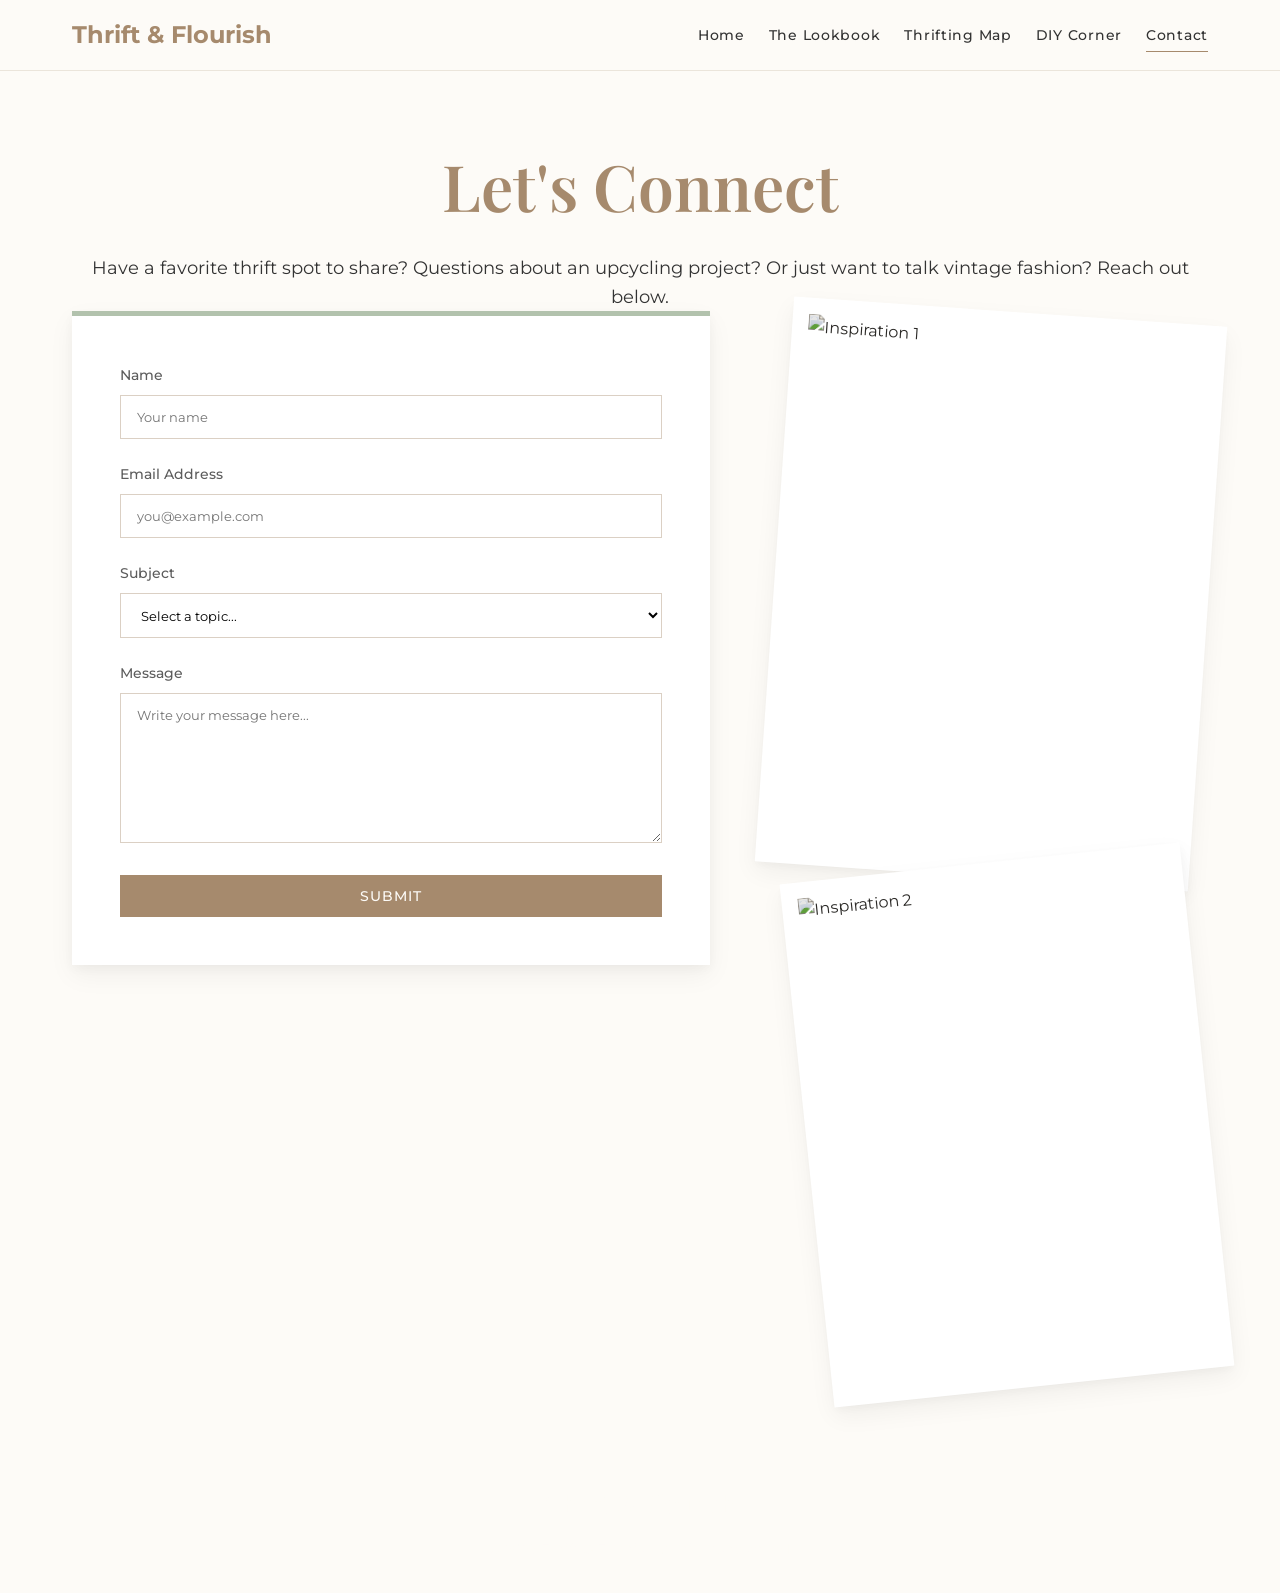
==== contact.html @ d98f2479 "Add files via upload" ====
<!DOCTYPE html>
<html lang="en">
<head>
    <meta charset="UTF-8">
    <meta name="viewport" content="width=device-width, initial-scale=1.0">
    <meta name="description" content="Contact Thrift & Flourish. Get in touch for collaborations or questions.">
    <title>Contact | Thrift & Flourish</title>
    <link rel="stylesheet" href="styles.css">
    <style>
        .contact-layout {
            display: flex;
            gap: 4rem;
            align-items: flex-start;
        }
        .contact-form-container {
            flex: 1;
            background: white;
            padding: 3rem;
            box-shadow: var(--shadow-polaroid);
            border-top: 5px solid var(--color-sage);
        }
        .moodboard-sidebar {
            flex: 0.8;
            display: grid;
            gap: 1rem;
            position: sticky;
            top: 100px;
        }
        @media (max-width: 768px) {
            .contact-layout {
                flex-direction: column;
            }
            .moodboard-sidebar {
                position: static;
                width: 100%;
                margin-top: 2rem;
            }
        }
    </style>
</head>
<body>

    <header class="site-header py-4">
        <div class="container flex justify-between items-center">
            <a href="index.html" class="text-2xl font-bold font-heading text-mocha">
                Thrift & Flourish
            </a>
            <button class="mobile-menu-btn" aria-label="Toggle navigation">
                <span></span>
                <span></span>
                <span></span>
            </button>
            <nav>
                <ul class="nav-links flex gap-6 items-center">
                    <li><a href="index.html">Home</a></li>
                    <li><a href="lookbook.html">The Lookbook</a></li>
                    <li><a href="map.html">Thrifting Map</a></li>
                    <li><a href="diy.html">DIY Corner</a></li>
                    <li><a href="contact.html" class="active">Contact</a></li>
                </ul>
            </nav>
        </div>
    </header>

    <main class="py-16 container">
        
        <div class="text-center mb-12">
            <h1 class="text-6xl text-mocha mb-4">Let's Connect</h1>
            <p class="text-lg text-dark-alt max-w-2xl mx-auto">
                Have a favorite thrift spot to share? Questions about an upcycling project? Or just want to talk vintage fashion? Reach out below.
            </p>
        </div>

        <div class="contact-layout">
            <!-- Form Section -->
            <div class="contact-form-container">
                <form action="https://api.web3forms.com/submit" method="POST" id="contact-form">
                    <input type="hidden" name="access_key" value="e1937e25-b1d8-46a4-9b09-261a67286326">
                    
                    <div class="form-group">
                        <label for="name" class="form-label">Name</label>
                        <input type="text" id="name" name="name" class="form-control" required placeholder="Your name">
                    </div>
                    
                    <div class="form-group">
                        <label for="email" class="form-label">Email Address</label>
                        <input type="email" id="email" name="email" class="form-control" required placeholder="you@example.com">
                    </div>

                    <div class="form-group">
                        <label for="subject" class="form-label">Subject</label>
                        <select id="subject" name="subject" class="form-control" required>
                            <option value="">Select a topic...</option>
                            <option value="collab">Collaboration</option>
                            <option value="diy">DIY Question</option>
                            <option value="map">Map Submission</option>
                            <option value="other">Just saying hi</option>
                        </select>
                    </div>

                    <div class="form-group">
                        <label for="message" class="form-label">Message</label>
                        <textarea id="message" name="message" class="form-control" required placeholder="Write your message here..."></textarea>
                    </div>

                    <button type="submit" class="btn btn-primary w-full" style="width: 100%;">Submit</button>
                </form>
            </div>

            <!-- Mood Board Sidebar -->
            <aside class="moodboard-sidebar">
                <div class="polaroid rotate-right-1">
                    <img src="C:/Users/beyza/.gemini/antigravity/brain/7f40f992-8940-4d8c-88df-25556c34fca8/hero_moodboard_1777916031204.png" alt="Inspiration 1">
                </div>
                <div class="polaroid rotate-left-2" style="margin-top: -2rem; margin-left: 2rem;">
                    <img src="C:/Users/beyza/.gemini/antigravity/brain/7f40f992-8940-4d8c-88df-25556c34fca8/diy_upcycle_1777916064993.png" alt="Inspiration 2">
                </div>
            </aside>
        </div>

    </main>

    <footer class="bg-dark text-cream py-8 mt-16 text-center">
        <div class="container">
            <h3 class="font-heading text-2xl mb-4 text-cream">Thrift & Flourish</h3>
            <p class="text-sm opacity-70">© 2026 Thrift & Flourish. All rights reserved.</p>
        </div>
    </footer>

    <script src="main.js"></script>
</body>
</html>
---- styles.css ----
@import url('https://fonts.googleapis.com/css2?family=Montserrat:wght@300;400;500;600&family=Playfair+Display:ital,wght@0,400;0,600;0,700;1,400&display=swap');

/* CSS Variables for Design Tokens */
:root {
  --color-sage: #B2C2AD;
  --color-blue: #A8B8D0;
  --color-mocha: #A68A6D;
  --color-cream: #FDFBF7;
  --color-dark: #333333;
  --color-dark-alt: #5c5c5c;
  
  --font-heading: 'Playfair Display', serif;
  --font-body: 'Montserrat', sans-serif;
  
  --transition-smooth: all 0.4s cubic-bezier(0.25, 0.8, 0.25, 1);
  --shadow-polaroid: 0 10px 25px rgba(0,0,0,0.05), 0 4px 10px rgba(0,0,0,0.03);
  --shadow-hover: 0 20px 40px rgba(0,0,0,0.1), 0 8px 15px rgba(0,0,0,0.06);
}

/* Reset & Base */
*, *::before, *::after {
  box-sizing: border-box;
  margin: 0;
  padding: 0;
}

body {
  font-family: var(--font-body);
  background-color: var(--color-cream);
  color: var(--color-dark);
  line-height: 1.6;
  -webkit-font-smoothing: antialiased;
}

h1, h2, h3, h4, h5, h6 {
  font-family: var(--font-heading);
  font-weight: 600;
  color: var(--color-dark);
  margin-bottom: 1rem;
}

a {
  text-decoration: none;
  color: inherit;
  transition: var(--transition-smooth);
}

img {
  max-width: 100%;
  height: auto;
  display: block;
}

ul {
  list-style: none;
}

/* --- Layout Utilities --- */
.container {
  width: 100%;
  max-width: 1200px;
  margin: 0 auto;
  padding: 0 2rem;
}

.flex { display: flex; }
.flex-col { flex-direction: column; }
.items-center { align-items: center; }
.justify-between { justify-content: space-between; }
.justify-center { justify-content: center; }
.flex-wrap { flex-wrap: wrap; }
.gap-2 { gap: 0.5rem; }
.gap-4 { gap: 1rem; }
.gap-6 { gap: 1.5rem; }
.gap-8 { gap: 2rem; }

.grid { display: grid; }
.grid-cols-2 { grid-template-columns: repeat(2, 1fr); }
.grid-cols-3 { grid-template-columns: repeat(3, 1fr); }
.grid-cols-4 { grid-template-columns: repeat(4, 1fr); }

/* --- Spacing Utilities --- */
.py-4 { padding-top: 1rem; padding-bottom: 1rem; }
.py-8 { padding-top: 2rem; padding-bottom: 2rem; }
.py-16 { padding-top: 4rem; padding-bottom: 4rem; }
.px-4 { padding-left: 1rem; padding-right: 1rem; }
.mt-4 { margin-top: 1rem; }
.mt-8 { margin-top: 2rem; }
.mb-4 { margin-bottom: 1rem; }
.mb-8 { margin-bottom: 2rem; }

/* --- Typography Utilities --- */
.text-center { text-align: center; }
.text-left { text-align: left; }
.text-right { text-align: right; }
.text-sm { font-size: 0.875rem; }
.text-lg { font-size: 1.125rem; }
.text-xl { font-size: 1.25rem; }
.text-2xl { font-size: 1.5rem; }
.text-4xl { font-size: 2.5rem; }
.text-6xl { font-size: 4rem; }
.font-bold { font-weight: 700; }
.font-medium { font-weight: 500; }
.font-light { font-weight: 300; }
.italic { font-style: italic; }
.uppercase { text-transform: uppercase; letter-spacing: 0.05em; }

/* --- Color Utilities --- */
.text-sage { color: var(--color-sage); }
.text-blue { color: var(--color-blue); }
.text-mocha { color: var(--color-mocha); }
.text-cream { color: var(--color-cream); }

.bg-sage { background-color: var(--color-sage); }
.bg-blue { background-color: var(--color-blue); }
.bg-mocha { background-color: var(--color-mocha); }
.bg-cream { background-color: var(--color-cream); }

/* --- Component Classes --- */
/* Button */
.btn {
  display: inline-block;
  padding: 0.75rem 2rem;
  font-family: var(--font-body);
  font-weight: 500;
  text-transform: uppercase;
  letter-spacing: 1px;
  font-size: 0.85rem;
  border: 1px solid var(--color-dark);
  background: transparent;
  color: var(--color-dark);
  cursor: pointer;
  transition: var(--transition-smooth);
  position: relative;
  overflow: hidden;
  z-index: 1;
}

.btn::before {
  content: '';
  position: absolute;
  top: 0; left: 0; right: 0; bottom: 0;
  background: var(--color-dark);
  z-index: -1;
  transform: scaleY(0);
  transform-origin: bottom;
  transition: transform 0.4s cubic-bezier(0.25, 0.8, 0.25, 1);
}

.btn:hover {
  color: var(--color-cream);
}

.btn:hover::before {
  transform: scaleY(1);
  transform-origin: top;
}

.btn-primary {
  background: var(--color-mocha);
  color: var(--color-cream);
  border-color: var(--color-mocha);
}

.btn-primary::before {
  background: var(--color-dark);
}

/* Header & Nav */
.site-header {
  position: sticky;
  top: 0;
  z-index: 100;
  background-color: rgba(253, 251, 247, 0.95);
  backdrop-filter: blur(10px);
  border-bottom: 1px solid rgba(166, 138, 109, 0.2);
}

.nav-links a {
  position: relative;
  font-size: 0.9rem;
  font-weight: 500;
  letter-spacing: 0.05em;
  padding: 0.5rem 0;
}

.nav-links a::after {
  content: '';
  position: absolute;
  bottom: 0;
  left: 0;
  width: 0%;
  height: 1px;
  background-color: var(--color-mocha);
  transition: var(--transition-smooth);
}

.nav-links a:hover::after,
.nav-links a.active::after {
  width: 100%;
}

.mobile-menu-btn {
  display: none;
  background: none;
  border: none;
  cursor: pointer;
  padding: 0.5rem;
}

.mobile-menu-btn span {
  display: block;
  width: 25px;
  height: 2px;
  background-color: var(--color-dark);
  margin: 5px 0;
  transition: var(--transition-smooth);
}

/* Polaroid Style Images */
.polaroid {
  background: white;
  padding: 1rem 1rem 3rem 1rem;
  box-shadow: var(--shadow-polaroid);
  transition: var(--transition-smooth);
  position: relative;
}

.polaroid img {
  width: 100%;
  aspect-ratio: 4/5;
  object-fit: cover;
  filter: sepia(0.2) contrast(1.1) brightness(0.9);
  transition: var(--transition-smooth);
}

.polaroid:hover {
  transform: translateY(-10px) scale(1.02);
  box-shadow: var(--shadow-hover);
  z-index: 10;
}

.polaroid:hover img {
  filter: sepia(0) contrast(1) brightness(1);
}

.polaroid-caption {
  position: absolute;
  bottom: 1rem;
  left: 0;
  width: 100%;
  text-align: center;
  font-family: var(--font-heading);
  font-style: italic;
  color: var(--color-dark-alt);
  font-size: 1.1rem;
}

/* Rotated Polaroids for Moodboard */
.rotate-left-1 { transform: rotate(-3deg); }
.rotate-right-1 { transform: rotate(4deg); }
.rotate-left-2 { transform: rotate(-6deg); }
.rotate-right-2 { transform: rotate(5deg); }

/* Decorative Elements */
.floral-accent {
  background-image: url('data:image/svg+xml;utf8,<svg width="40" height="40" viewBox="0 0 40 40" fill="none" xmlns="http://www.w3.org/2000/svg"><path d="M20 5C20 5 23 15 35 15C35 15 25 20 30 35C30 35 20 25 10 35C10 35 15 20 5 15C5 15 17 5 20 5Z" stroke="%23A68A6D" stroke-width="1"/></svg>');
  background-repeat: no-repeat;
  background-position: center;
  width: 40px;
  height: 40px;
  margin: 0 auto;
  opacity: 0.5;
}

.decorative-border {
  border: 1px solid var(--color-mocha);
  padding: 5px;
  position: relative;
}
.decorative-border::before {
  content: '';
  position: absolute;
  top: -5px; left: -5px; right: -5px; bottom: -5px;
  border: 1px solid var(--color-sage);
  z-index: -1;
}

/* Modals */
.modal-overlay {
  position: fixed;
  top: 0; left: 0; right: 0; bottom: 0;
  background: rgba(253, 251, 247, 0.9);
  backdrop-filter: blur(5px);
  z-index: 1000;
  display: flex;
  align-items: center;
  justify-content: center;
  opacity: 0;
  pointer-events: none;
  transition: opacity 0.3s ease;
}

.modal-overlay.active {
  opacity: 1;
  pointer-events: all;
}

.modal-content {
  background: white;
  padding: 2rem;
  max-width: 800px;
  width: 90%;
  max-height: 90vh;
  overflow-y: auto;
  position: relative;
  box-shadow: var(--shadow-hover);
  transform: translateY(20px);
  transition: transform 0.4s ease;
}

.modal-overlay.active .modal-content {
  transform: translateY(0);
}

.modal-close {
  position: absolute;
  top: 1rem; right: 1rem;
  background: none;
  border: none;
  font-size: 2rem;
  cursor: pointer;
  color: var(--color-dark);
  line-height: 1;
}

/* Forms */
.form-group {
  margin-bottom: 1.5rem;
}

.form-label {
  display: block;
  font-size: 0.9rem;
  font-weight: 500;
  margin-bottom: 0.5rem;
  color: var(--color-dark-alt);
}

.form-control {
  width: 100%;
  padding: 0.8rem 1rem;
  border: 1px solid rgba(166, 138, 109, 0.4);
  background: transparent;
  font-family: var(--font-body);
  transition: var(--transition-smooth);
}

.form-control:focus {
  outline: none;
  border-color: var(--color-mocha);
  box-shadow: 0 0 0 3px rgba(166, 138, 109, 0.1);
}

textarea.form-control {
  min-height: 150px;
  resize: vertical;
}

/* --- Responsive Queries --- */
@media (max-width: 768px) {
  .grid-cols-2, .grid-cols-3, .grid-cols-4 {
    grid-template-columns: 1fr;
  }
  
  .text-6xl { font-size: 3rem; }
  .text-4xl { font-size: 2rem; }
  
  .mobile-menu-btn {
    display: block;
  }
  
  .nav-links {
    position: fixed;
    top: 70px;
    left: -100%;
    width: 100%;
    height: calc(100vh - 70px);
    background: var(--color-cream);
    flex-direction: column;
    justify-content: center;
    align-items: center;
    gap: 2rem;
    transition: var(--transition-smooth);
  }
  
  .nav-links.active {
    left: 0;
  }
  
  .nav-links li {
    font-size: 1.5rem;
  }
  
  .hero-flex {
    flex-direction: column-reverse;
  }
}
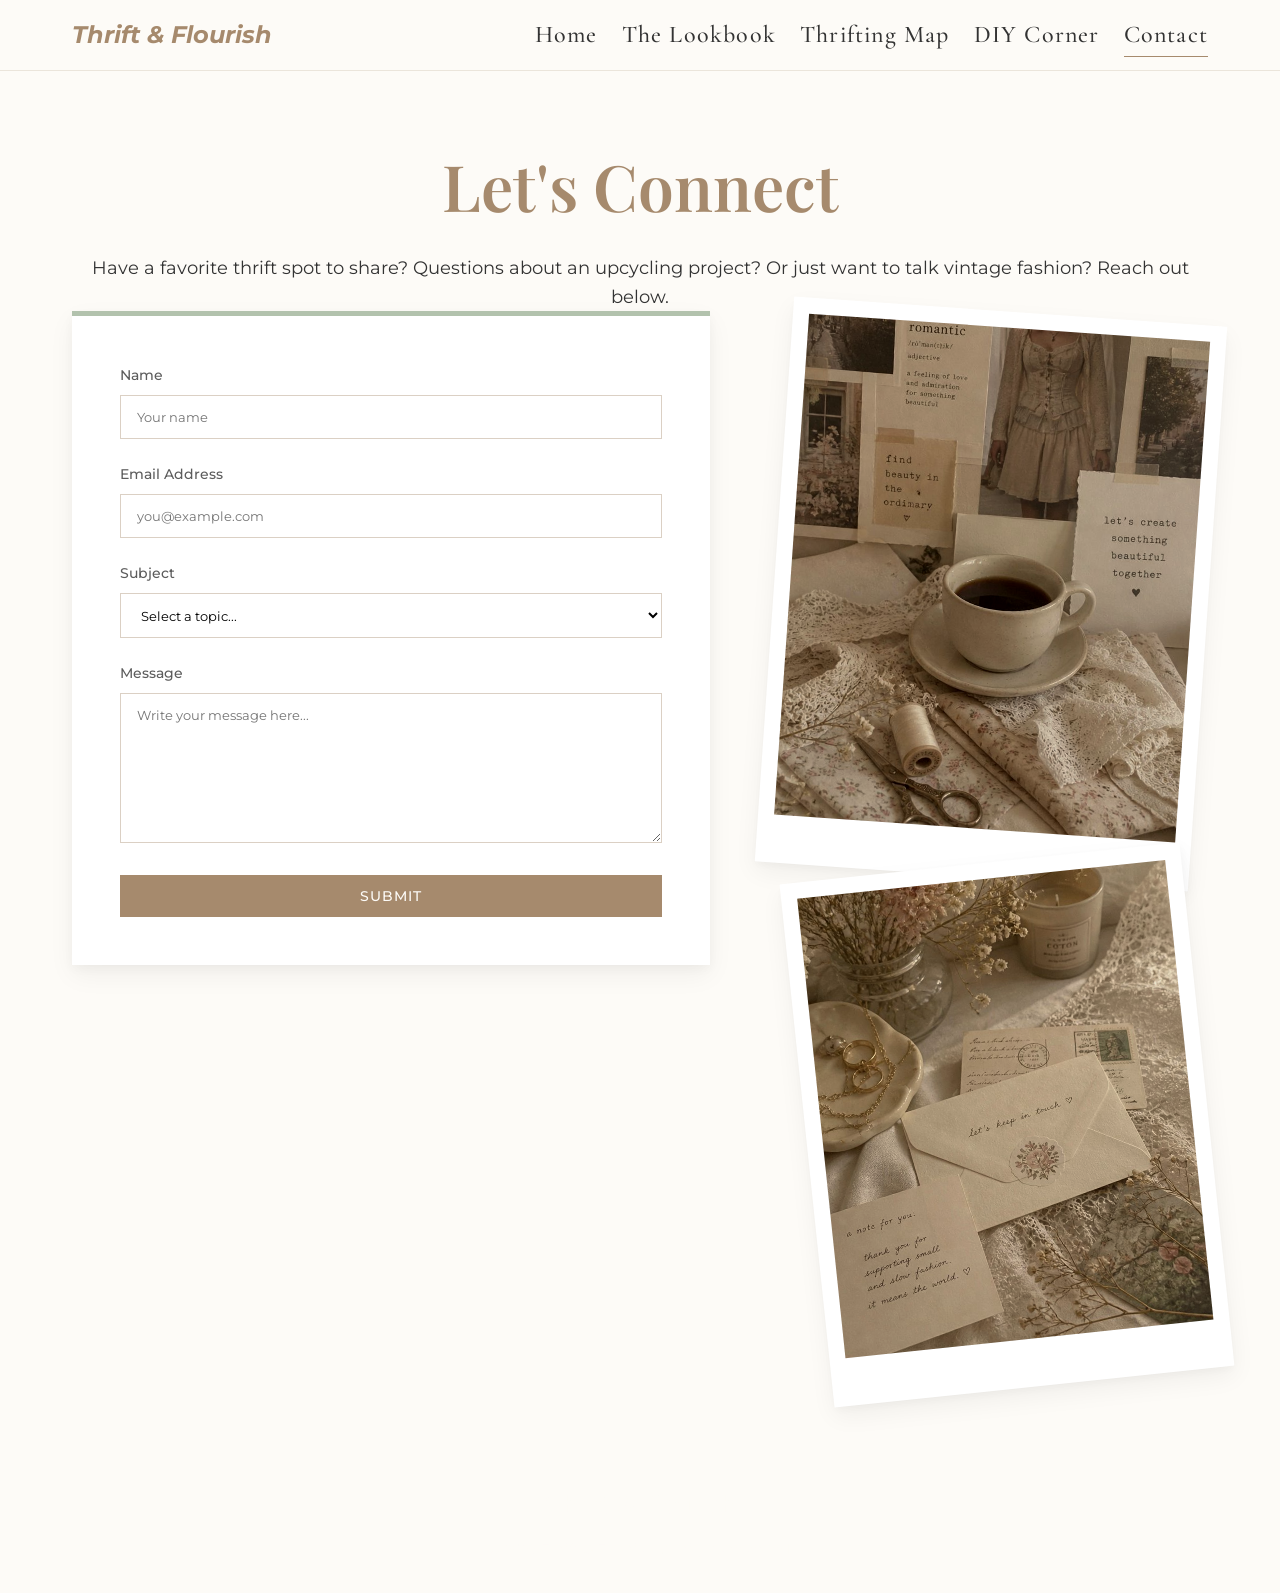
==== commit 3f475e0d: "Add files via upload" ====
--- a/contact.html
+++ b/contact.html
@@ -1,17 +1,21 @@
 <!DOCTYPE html>
 <html lang="en">
+
 <head>
     <meta charset="UTF-8">
     <meta name="viewport" content="width=device-width, initial-scale=1.0">
     <meta name="description" content="Contact Thrift & Flourish. Get in touch for collaborations or questions.">
     <title>Contact | Thrift & Flourish</title>
+    <link rel="icon" type="image/jpeg" href="images/favicon.jpeg">
     <link rel="stylesheet" href="styles.css">
+
     <style>
         .contact-layout {
             display: flex;
             gap: 4rem;
             align-items: flex-start;
         }
+
         .contact-form-container {
             flex: 1;
             background: white;
@@ -19,6 +23,7 @@
             box-shadow: var(--shadow-polaroid);
             border-top: 5px solid var(--color-sage);
         }
+
         .moodboard-sidebar {
             flex: 0.8;
             display: grid;
@@ -26,10 +31,12 @@
             position: sticky;
             top: 100px;
         }
+
         @media (max-width: 768px) {
             .contact-layout {
                 flex-direction: column;
             }
+
             .moodboard-sidebar {
                 position: static;
                 width: 100%;
@@ -38,11 +45,12 @@
         }
     </style>
 </head>
+
 <body>
 
     <header class="site-header py-4">
         <div class="container flex justify-between items-center">
-            <a href="index.html" class="text-2xl font-bold font-heading text-mocha">
+            <a href="index.html" class="text-2xl font-bold font-heading text-mocha italic">
                 Thrift & Flourish
             </a>
             <button class="mobile-menu-btn" aria-label="Toggle navigation">
@@ -63,11 +71,12 @@
     </header>
 
     <main class="py-16 container">
-        
+
         <div class="text-center mb-12">
             <h1 class="text-6xl text-mocha mb-4">Let's Connect</h1>
             <p class="text-lg text-dark-alt max-w-2xl mx-auto">
-                Have a favorite thrift spot to share? Questions about an upcycling project? Or just want to talk vintage fashion? Reach out below.
+                Have a favorite thrift spot to share? Questions about an upcycling project? Or just want to talk vintage
+                fashion? Reach out below.
             </p>
         </div>
 
@@ -76,15 +85,16 @@
             <div class="contact-form-container">
                 <form action="https://api.web3forms.com/submit" method="POST" id="contact-form">
                     <input type="hidden" name="access_key" value="e1937e25-b1d8-46a4-9b09-261a67286326">
-                    
+
                     <div class="form-group">
                         <label for="name" class="form-label">Name</label>
                         <input type="text" id="name" name="name" class="form-control" required placeholder="Your name">
                     </div>
-                    
+
                     <div class="form-group">
                         <label for="email" class="form-label">Email Address</label>
-                        <input type="email" id="email" name="email" class="form-control" required placeholder="you@example.com">
+                        <input type="email" id="email" name="email" class="form-control" required
+                            placeholder="you@example.com">
                     </div>
 
                     <div class="form-group">
@@ -100,7 +110,8 @@
 
                     <div class="form-group">
                         <label for="message" class="form-label">Message</label>
-                        <textarea id="message" name="message" class="form-control" required placeholder="Write your message here..."></textarea>
+                        <textarea id="message" name="message" class="form-control" required
+                            placeholder="Write your message here..."></textarea>
                     </div>
 
                     <button type="submit" class="btn btn-primary w-full" style="width: 100%;">Submit</button>
@@ -110,10 +121,10 @@
             <!-- Mood Board Sidebar -->
             <aside class="moodboard-sidebar">
                 <div class="polaroid rotate-right-1">
-                    <img src="C:/Users/beyza/.gemini/antigravity/brain/7f40f992-8940-4d8c-88df-25556c34fca8/hero_moodboard_1777916031204.png" alt="Inspiration 1">
+                    <img src="images\inspo1.jpeg" alt="Inspiration 1">
                 </div>
                 <div class="polaroid rotate-left-2" style="margin-top: -2rem; margin-left: 2rem;">
-                    <img src="C:/Users/beyza/.gemini/antigravity/brain/7f40f992-8940-4d8c-88df-25556c34fca8/diy_upcycle_1777916064993.png" alt="Inspiration 2">
+                    <img src="images\inspo2.jpeg" alt="Inspiration 2">
                 </div>
             </aside>
         </div>
@@ -129,4 +140,5 @@
 
     <script src="main.js"></script>
 </body>
-</html>
+
+</html>
--- a/styles.css
+++ b/styles.css
@@ -1,4 +1,5 @@
 @import url('https://fonts.googleapis.com/css2?family=Montserrat:wght@300;400;500;600&family=Playfair+Display:ital,wght@0,400;0,600;0,700;1,400&display=swap');
+@import url('https://fonts.googleapis.com/css2?family=Cormorant+Garamond:ital,wght@0,400;0,500;1,400&display=swap');
 
 /* CSS Variables for Design Tokens */
 :root {
@@ -8,17 +9,19 @@
   --color-cream: #FDFBF7;
   --color-dark: #333333;
   --color-dark-alt: #5c5c5c;
-  
+
   --font-heading: 'Playfair Display', serif;
   --font-body: 'Montserrat', sans-serif;
-  
+
   --transition-smooth: all 0.4s cubic-bezier(0.25, 0.8, 0.25, 1);
-  --shadow-polaroid: 0 10px 25px rgba(0,0,0,0.05), 0 4px 10px rgba(0,0,0,0.03);
-  --shadow-hover: 0 20px 40px rgba(0,0,0,0.1), 0 8px 15px rgba(0,0,0,0.06);
+  --shadow-polaroid: 0 10px 25px rgba(0, 0, 0, 0.05), 0 4px 10px rgba(0, 0, 0, 0.03);
+  --shadow-hover: 0 20px 40px rgba(0, 0, 0, 0.1), 0 8px 15px rgba(0, 0, 0, 0.06);
 }
 
 /* Reset & Base */
-*, *::before, *::after {
+*,
+*::before,
+*::after {
   box-sizing: border-box;
   margin: 0;
   padding: 0;
@@ -32,7 +35,12 @@
   -webkit-font-smoothing: antialiased;
 }
 
-h1, h2, h3, h4, h5, h6 {
+h1,
+h2,
+h3,
+h4,
+h5,
+h6 {
   font-family: var(--font-heading);
   font-weight: 600;
   color: var(--color-dark);
@@ -63,58 +71,189 @@
   padding: 0 2rem;
 }
 
-.flex { display: flex; }
-.flex-col { flex-direction: column; }
-.items-center { align-items: center; }
-.justify-between { justify-content: space-between; }
-.justify-center { justify-content: center; }
-.flex-wrap { flex-wrap: wrap; }
-.gap-2 { gap: 0.5rem; }
-.gap-4 { gap: 1rem; }
-.gap-6 { gap: 1.5rem; }
-.gap-8 { gap: 2rem; }
-
-.grid { display: grid; }
-.grid-cols-2 { grid-template-columns: repeat(2, 1fr); }
-.grid-cols-3 { grid-template-columns: repeat(3, 1fr); }
-.grid-cols-4 { grid-template-columns: repeat(4, 1fr); }
+.flex {
+  display: flex;
+}
+
+.flex-col {
+  flex-direction: column;
+}
+
+.items-center {
+  align-items: center;
+}
+
+.justify-between {
+  justify-content: space-between;
+}
+
+.justify-center {
+  justify-content: center;
+}
+
+.flex-wrap {
+  flex-wrap: wrap;
+}
+
+.gap-2 {
+  gap: 0.5rem;
+}
+
+.gap-4 {
+  gap: 1rem;
+}
+
+.gap-6 {
+  gap: 1.5rem;
+}
+
+.gap-8 {
+  gap: 2rem;
+}
+
+.grid {
+  display: grid;
+}
+
+.grid-cols-2 {
+  grid-template-columns: repeat(2, 1fr);
+}
+
+.grid-cols-3 {
+  grid-template-columns: repeat(3, 1fr);
+}
+
+.grid-cols-4 {
+  grid-template-columns: repeat(4, 1fr);
+}
 
 /* --- Spacing Utilities --- */
-.py-4 { padding-top: 1rem; padding-bottom: 1rem; }
-.py-8 { padding-top: 2rem; padding-bottom: 2rem; }
-.py-16 { padding-top: 4rem; padding-bottom: 4rem; }
-.px-4 { padding-left: 1rem; padding-right: 1rem; }
-.mt-4 { margin-top: 1rem; }
-.mt-8 { margin-top: 2rem; }
-.mb-4 { margin-bottom: 1rem; }
-.mb-8 { margin-bottom: 2rem; }
+.py-4 {
+  padding-top: 1rem;
+  padding-bottom: 1rem;
+}
+
+.py-8 {
+  padding-top: 2rem;
+  padding-bottom: 2rem;
+}
+
+.py-16 {
+  padding-top: 4rem;
+  padding-bottom: 4rem;
+}
+
+.px-4 {
+  padding-left: 1rem;
+  padding-right: 1rem;
+}
+
+.mt-4 {
+  margin-top: 1rem;
+}
+
+.mt-8 {
+  margin-top: 2rem;
+}
+
+.mb-4 {
+  margin-bottom: 1rem;
+}
+
+.mb-8 {
+  margin-bottom: 2rem;
+}
 
 /* --- Typography Utilities --- */
-.text-center { text-align: center; }
-.text-left { text-align: left; }
-.text-right { text-align: right; }
-.text-sm { font-size: 0.875rem; }
-.text-lg { font-size: 1.125rem; }
-.text-xl { font-size: 1.25rem; }
-.text-2xl { font-size: 1.5rem; }
-.text-4xl { font-size: 2.5rem; }
-.text-6xl { font-size: 4rem; }
-.font-bold { font-weight: 700; }
-.font-medium { font-weight: 500; }
-.font-light { font-weight: 300; }
-.italic { font-style: italic; }
-.uppercase { text-transform: uppercase; letter-spacing: 0.05em; }
+.text-center {
+  text-align: center;
+}
+
+.text-left {
+  text-align: left;
+}
+
+.text-right {
+  text-align: right;
+}
+
+.text-sm {
+  font-size: 0.875rem;
+}
+
+.text-lg {
+  font-size: 1.125rem;
+}
+
+.text-xl {
+  font-size: 1.25rem;
+}
+
+.text-2xl {
+  font-size: 1.5rem;
+}
+
+.text-4xl {
+  font-size: 2.5rem;
+}
+
+.text-6xl {
+  font-size: 4rem;
+}
+
+.font-bold {
+  font-weight: 700;
+}
+
+.font-medium {
+  font-weight: 500;
+}
+
+.font-light {
+  font-weight: 300;
+}
+
+.italic {
+  font-style: italic;
+}
+
+.uppercase {
+  text-transform: uppercase;
+  letter-spacing: 0.05em;
+}
 
 /* --- Color Utilities --- */
-.text-sage { color: var(--color-sage); }
-.text-blue { color: var(--color-blue); }
-.text-mocha { color: var(--color-mocha); }
-.text-cream { color: var(--color-cream); }
-
-.bg-sage { background-color: var(--color-sage); }
-.bg-blue { background-color: var(--color-blue); }
-.bg-mocha { background-color: var(--color-mocha); }
-.bg-cream { background-color: var(--color-cream); }
+.text-sage {
+  color: var(--color-sage);
+}
+
+.text-blue {
+  color: var(--color-blue);
+}
+
+.text-mocha {
+  color: var(--color-mocha);
+}
+
+.text-cream {
+  color: var(--color-cream);
+}
+
+.bg-sage {
+  background-color: var(--color-sage);
+}
+
+.bg-blue {
+  background-color: var(--color-blue);
+}
+
+.bg-mocha {
+  background-color: var(--color-mocha);
+}
+
+.bg-cream {
+  background-color: var(--color-cream);
+}
 
 /* --- Component Classes --- */
 /* Button */
@@ -139,7 +278,10 @@
 .btn::before {
   content: '';
   position: absolute;
-  top: 0; left: 0; right: 0; bottom: 0;
+  top: 0;
+  left: 0;
+  right: 0;
+  bottom: 0;
   background: var(--color-dark);
   z-index: -1;
   transform: scaleY(0);
@@ -177,8 +319,9 @@
 }
 
 .nav-links a {
+  font-family: 'Cormorant Garamond', serif;
   position: relative;
-  font-size: 0.9rem;
+  font-size: 1.5rem;
   font-weight: 500;
   letter-spacing: 0.05em;
   padding: 0.5rem 0;
@@ -257,10 +400,21 @@
 }
 
 /* Rotated Polaroids for Moodboard */
-.rotate-left-1 { transform: rotate(-3deg); }
-.rotate-right-1 { transform: rotate(4deg); }
-.rotate-left-2 { transform: rotate(-6deg); }
-.rotate-right-2 { transform: rotate(5deg); }
+.rotate-left-1 {
+  transform: rotate(-3deg);
+}
+
+.rotate-right-1 {
+  transform: rotate(4deg);
+}
+
+.rotate-left-2 {
+  transform: rotate(-6deg);
+}
+
+.rotate-right-2 {
+  transform: rotate(5deg);
+}
 
 /* Decorative Elements */
 .floral-accent {
@@ -278,10 +432,14 @@
   padding: 5px;
   position: relative;
 }
+
 .decorative-border::before {
   content: '';
   position: absolute;
-  top: -5px; left: -5px; right: -5px; bottom: -5px;
+  top: -5px;
+  left: -5px;
+  right: -5px;
+  bottom: -5px;
   border: 1px solid var(--color-sage);
   z-index: -1;
 }
@@ -289,7 +447,10 @@
 /* Modals */
 .modal-overlay {
   position: fixed;
-  top: 0; left: 0; right: 0; bottom: 0;
+  top: 0;
+  left: 0;
+  right: 0;
+  bottom: 0;
   background: rgba(253, 251, 247, 0.9);
   backdrop-filter: blur(5px);
   z-index: 1000;
@@ -325,7 +486,8 @@
 
 .modal-close {
   position: absolute;
-  top: 1rem; right: 1rem;
+  top: 1rem;
+  right: 1rem;
   background: none;
   border: none;
   font-size: 2rem;
@@ -369,17 +531,25 @@
 
 /* --- Responsive Queries --- */
 @media (max-width: 768px) {
-  .grid-cols-2, .grid-cols-3, .grid-cols-4 {
+
+  .grid-cols-2,
+  .grid-cols-3,
+  .grid-cols-4 {
     grid-template-columns: 1fr;
   }
-  
-  .text-6xl { font-size: 3rem; }
-  .text-4xl { font-size: 2rem; }
-  
+
+  .text-6xl {
+    font-size: 3rem;
+  }
+
+  .text-4xl {
+    font-size: 2rem;
+  }
+
   .mobile-menu-btn {
     display: block;
   }
-  
+
   .nav-links {
     position: fixed;
     top: 70px;
@@ -393,16 +563,16 @@
     gap: 2rem;
     transition: var(--transition-smooth);
   }
-  
+
   .nav-links.active {
     left: 0;
   }
-  
+
   .nav-links li {
     font-size: 1.5rem;
   }
-  
+
   .hero-flex {
     flex-direction: column-reverse;
   }
-}
+}
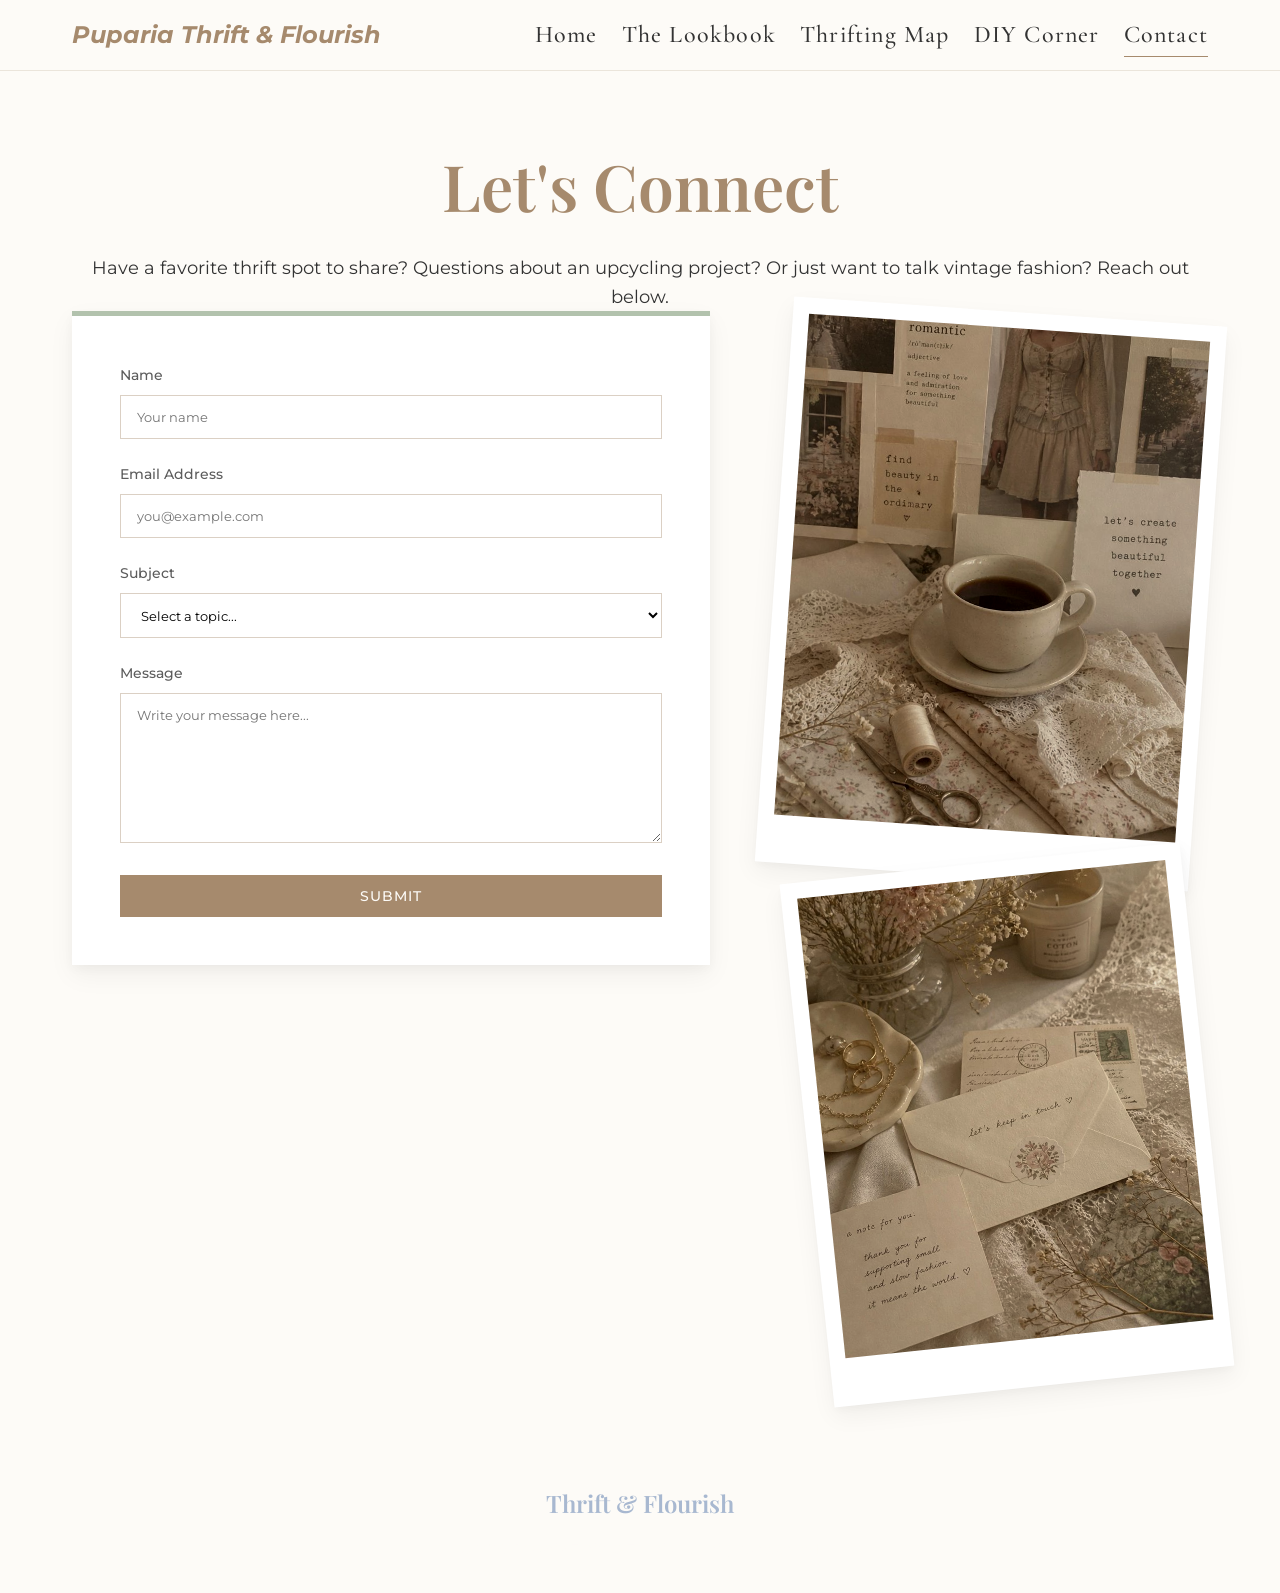
==== commit af04593c: "Add files via upload" ====
--- a/contact.html
+++ b/contact.html
@@ -5,7 +5,7 @@
     <meta charset="UTF-8">
     <meta name="viewport" content="width=device-width, initial-scale=1.0">
     <meta name="description" content="Contact Thrift & Flourish. Get in touch for collaborations or questions.">
-    <title>Contact | Thrift & Flourish</title>
+    <title>Contact | Puparia Thrift & Flourish</title>
     <link rel="icon" type="image/jpeg" href="images/favicon.jpeg">
     <link rel="stylesheet" href="styles.css">
 
@@ -51,7 +51,7 @@
     <header class="site-header py-4">
         <div class="container flex justify-between items-center">
             <a href="index.html" class="text-2xl font-bold font-heading text-mocha italic">
-                Thrift & Flourish
+                Puparia Thrift & Flourish
             </a>
             <button class="mobile-menu-btn" aria-label="Toggle navigation">
                 <span></span>
@@ -133,8 +133,8 @@
 
     <footer class="bg-dark text-cream py-8 mt-16 text-center">
         <div class="container">
-            <h3 class="font-heading text-2xl mb-4 text-cream">Thrift & Flourish</h3>
-            <p class="text-sm opacity-70">© 2026 Thrift & Flourish. All rights reserved.</p>
+            <h3 class="font-heading text-2xl mb-4 text-blue">Thrift & Flourish</h3>
+            <p class="text-sm opacity-70">© 2026 Puparia Thrift & Flourish. All rights reserved.</p>
         </div>
     </footer>
 
